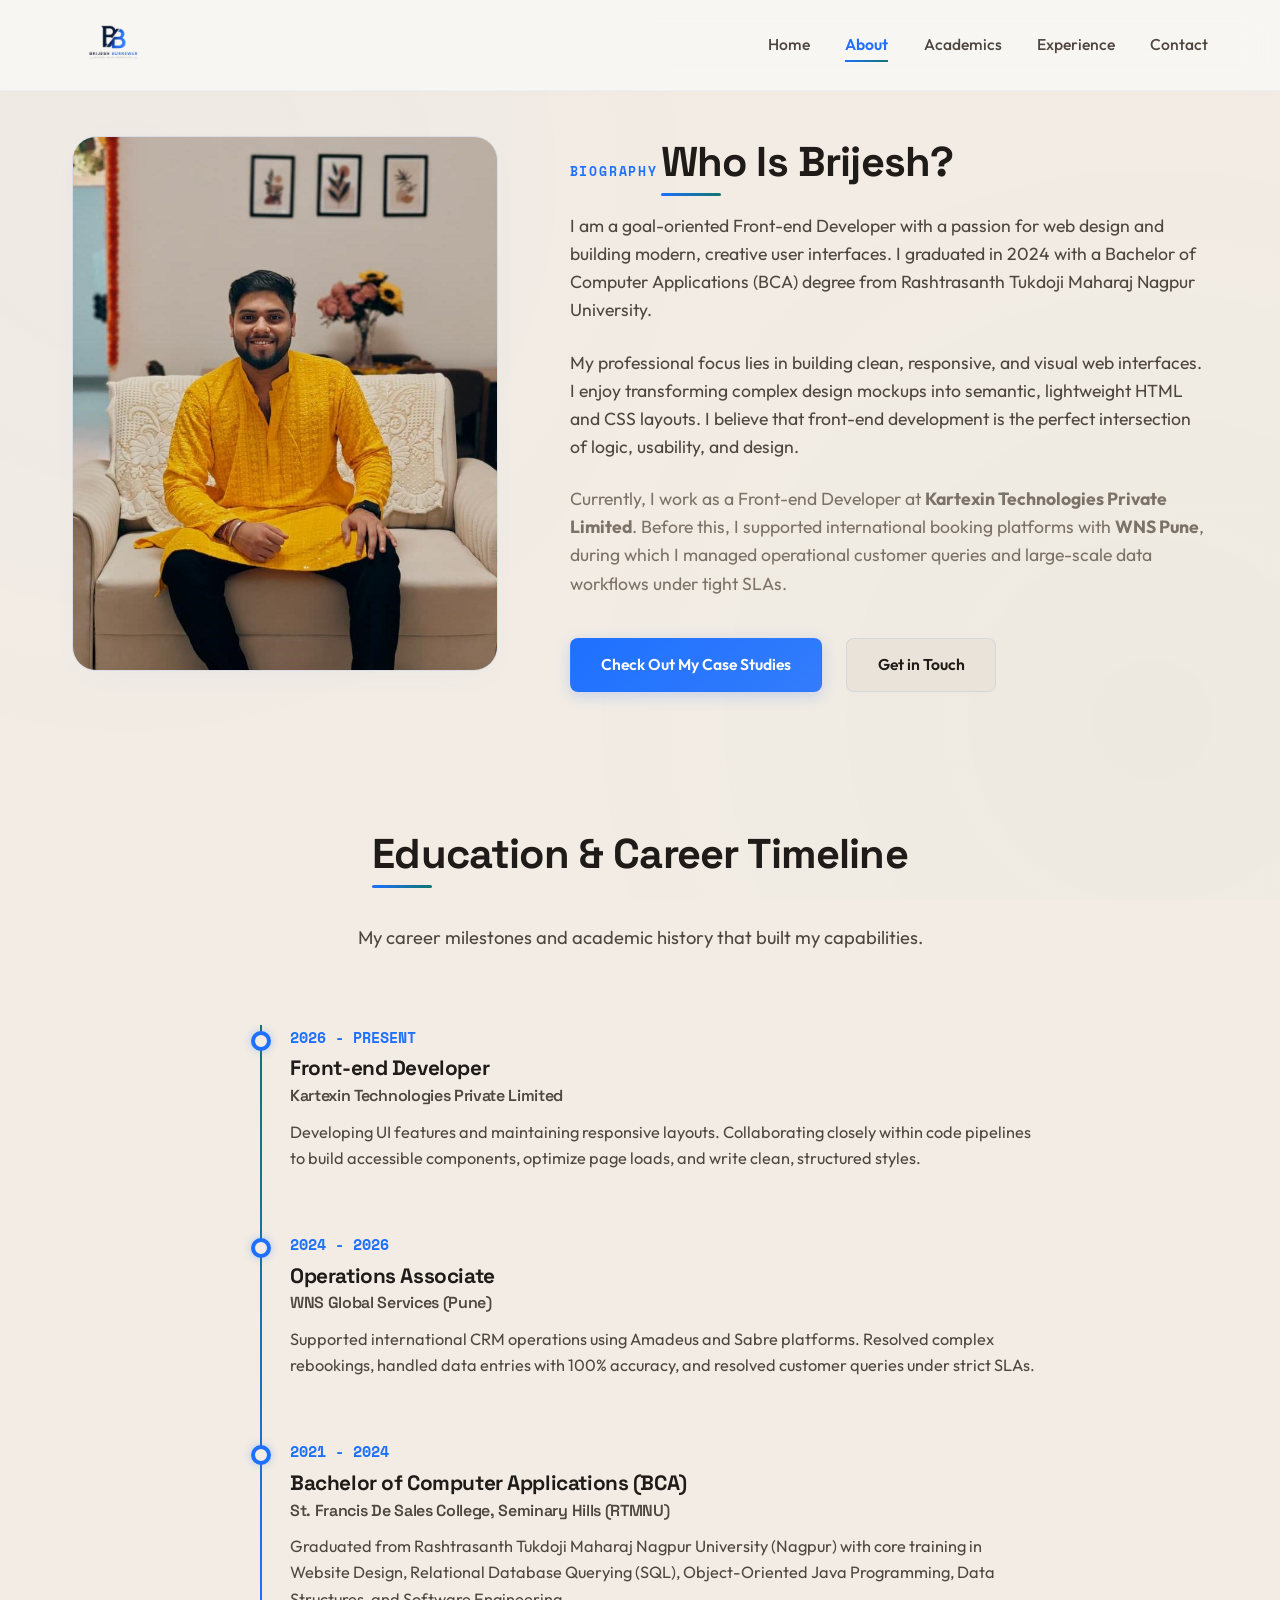
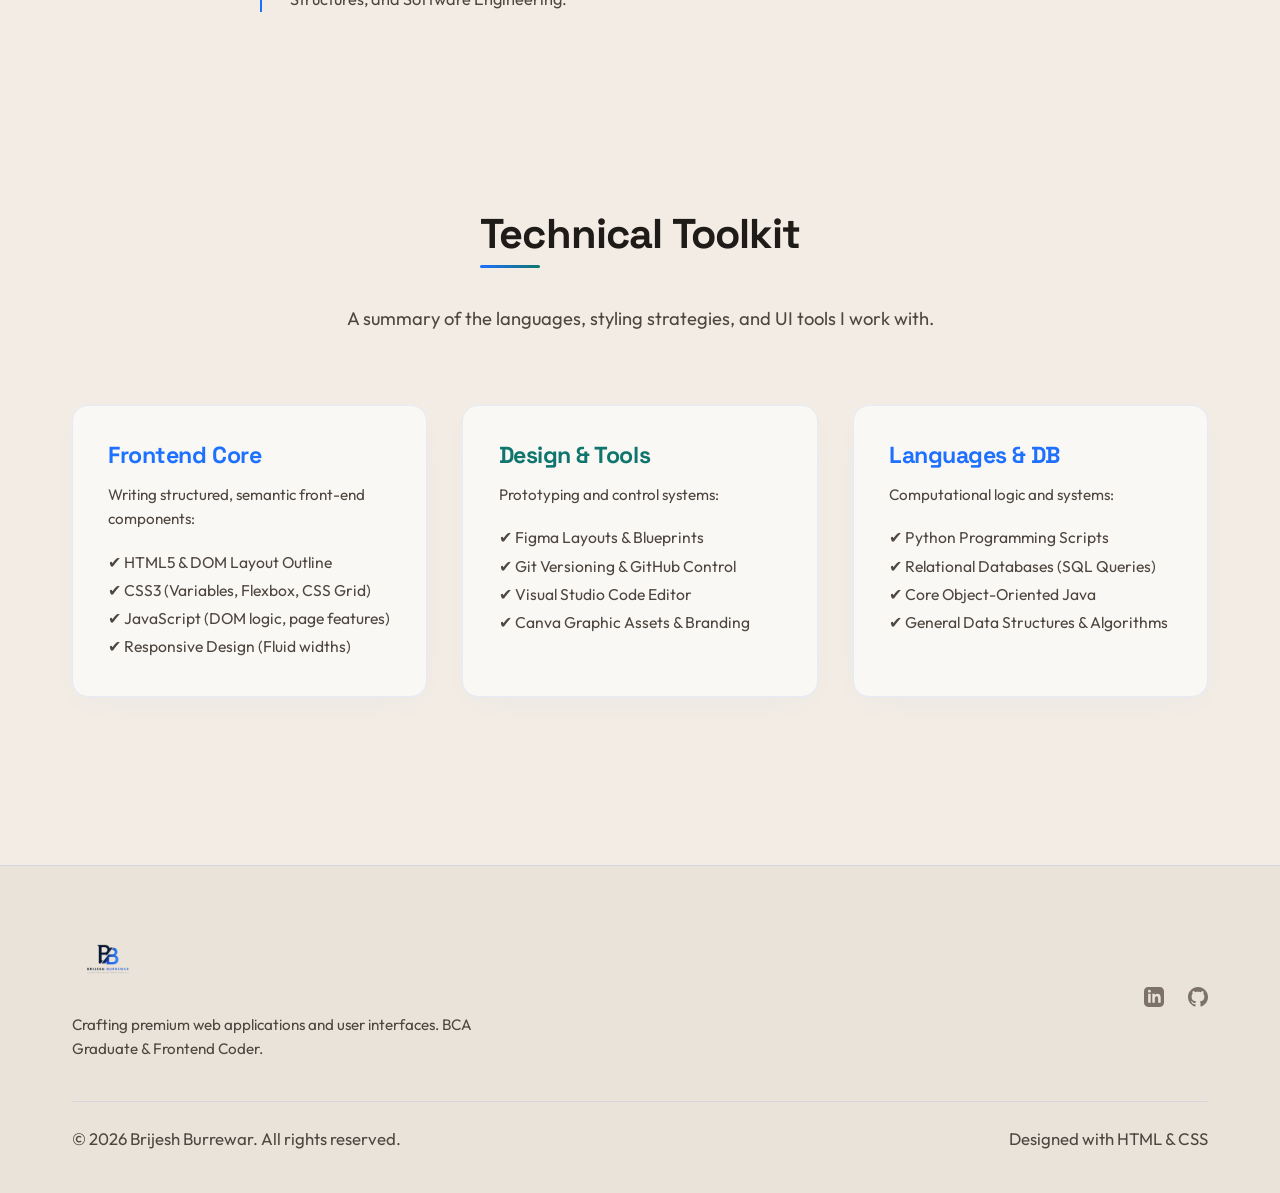
==== about.html @ bd1b4542 "Initial commit" ====
<!DOCTYPE html>
<html lang="en">
<head>
    <meta charset="UTF-8">
    <meta name="viewport" content="width=device-width, initial-scale=1.0">
    <title>About Me | Brijesh Burrewar</title>
    <meta name="description" content="Learn more about Brijesh Burrewar - Front-end Developer at Kartexin Technologies and BCA Graduate. Read about his timeline, education, and skills.">
    
    <!-- Monogram Brand Favicon -->
    <link rel="icon" type="image/png" href="Favicon_Icon.png">
    
    <link rel="stylesheet" href="css/style.css">
</head>
<body>

    <!-- NAVBAR -->
    <header class="navbar" id="navbar">
        <div class="container nav-container">
            <a href="index.html" class="logo-link">
                <img src="Logo.png" alt="Brijesh Burrewar Logo" class="logo-img">
            </a>
            
            <div class="nav-right">
                <ul class="nav-menu" id="nav-menu">
                    <li><a href="index.html" class="nav-link">Home</a></li>
                    <li><a href="about.html" class="nav-link active">About</a></li>
                    <li><a href="academics.html" class="nav-link">Academics</a></li>
                    <li><a href="experience.html" class="nav-link">Experience</a></li>
                    <li><a href="contact.html" class="nav-link">Contact</a></li>
                </ul>
            </div>
            
            <button class="mobile-nav-toggle" id="mobile-nav-toggle" aria-label="Toggle Menu">
                <svg width="24" height="24" viewBox="0 0 24 24" fill="none" stroke="currentColor" stroke-width="2"><path d="M3 12h18M3 6h18M3 18h18"/></svg>
            </button>
        </div>
    </header>

    <!-- MAIN CONTENT -->
    <main class="container">
        <!-- BIO SECTION -->
        <section class="section about-grid">
            <div class="about-img-wrapper">
                <img src="My_Pic_cropped.jpg" alt="Brijesh Burrewar Profile Picture" class="about-img">
            </div>
            <div class="about-content">
                <span class="mono-tag">BIOGRAPHY</span>
                <h2>Who Is Brijesh?</h2>
                <p class="about-bio">
                    I am a goal-oriented Front-end Developer with a passion for web design and building modern, creative user interfaces. I graduated in 2024 with a Bachelor of Computer Applications (BCA) degree from Rashtrasanth Tukdoji Maharaj Nagpur University.
                </p>
                <p class="about-bio" style="color: var(--text-secondary);">
                    My professional focus lies in building clean, responsive, and visual web interfaces. I enjoy transforming complex design mockups into semantic, lightweight HTML and CSS layouts. I believe that front-end development is the perfect intersection of logic, usability, and design.
                </p>
                <p class="about-bio" style="color: var(--text-muted); margin-bottom: 2.5rem;">
                    Currently, I work as a Front-end Developer at <strong>Kartexin Technologies Private Limited</strong>. Before this, I supported international booking platforms with <strong>WNS Pune</strong>, during which I managed operational customer queries and large-scale data workflows under tight SLAs.
                </p>
                <div class="hero-cta" style="margin-top: 2rem;">
                    <a href="academics.html" class="btn btn-primary">Check Out My Case Studies</a>
                    <a href="contact.html" class="btn btn-secondary">Get in Touch</a>
                </div>
            </div>
        </section>

        <!-- EDUCATION & EXPERIENCE TIMELINE -->
        <section class="section" style="padding-top: 4rem;">
            <div class="section-header">
                <h2>Education & Career Timeline</h2>
                <p>My career milestones and academic history that built my capabilities.</p>
            </div>
            
            <div class="timeline">
                <div class="timeline-item">
                    <div class="timeline-dot"></div>
                    <div class="timeline-meta">2026 - PRESENT</div>
                    <h3 class="timeline-title">Front-end Developer</h3>
                    <h4 class="timeline-subtitle">Kartexin Technologies Private Limited</h4>
                    <p class="timeline-desc">
                        Developing UI features and maintaining responsive layouts. Collaborating closely within code pipelines to build accessible components, optimize page loads, and write clean, structured styles.
                    </p>
                </div>

                <div class="timeline-item">
                    <div class="timeline-dot"></div>
                    <div class="timeline-meta">2024 - 2026</div>
                    <h3 class="timeline-title">Operations Associate</h3>
                    <h4 class="timeline-subtitle">WNS Global Services (Pune)</h4>
                    <p class="timeline-desc">
                        Supported international CRM operations using Amadeus and Sabre platforms. Resolved complex rebookings, handled data entries with 100% accuracy, and resolved customer queries under strict SLAs.
                    </p>
                </div>

                <div class="timeline-item">
                    <div class="timeline-dot"></div>
                    <div class="timeline-meta">2021 - 2024</div>
                    <h3 class="timeline-title">Bachelor of Computer Applications (BCA)</h3>
                    <h4 class="timeline-subtitle">St. Francis De Sales College, Seminary Hills (RTMNU)</h4>
                    <p class="timeline-desc">
                        Graduated from Rashtrasanth Tukdoji Maharaj Nagpur University (Nagpur) with core training in Website Design, Relational Database Querying (SQL), Object-Oriented Java Programming, Data Structures, and Software Engineering.
                    </p>
                </div>
            </div>
        </section>

        <!-- SKILLS CATEGORIES -->
        <section class="section" style="padding-top: 4rem;">
            <div class="section-header">
                <h2>Technical Toolkit</h2>
                <p>A summary of the languages, styling strategies, and UI tools I work with.</p>
            </div>
            
            <div style="display: grid; grid-template-columns: repeat(auto-fit, minmax(280px, 1fr)); gap: 2.2rem; margin-top: 2rem;">
                <div class="card">
                    <h3 class="card-title" style="color: var(--accent-primary);">Frontend Core</h3>
                    <p style="margin-bottom: 1rem; font-size: 0.95rem;">Writing structured, semantic front-end components:</p>
                    <ul style="list-style: none; padding: 0; color: var(--text-secondary); font-size: 0.98rem; line-height: 1.8;">
                        <li>✔ HTML5 & DOM Layout Outline</li>
                        <li>✔ CSS3 (Variables, Flexbox, CSS Grid)</li>
                        <li>✔ JavaScript (DOM logic, page features)</li>
                        <li>✔ Responsive Design (Fluid widths)</li>
                    </ul>
                </div>
                
                <div class="card">
                    <h3 class="card-title" style="color: var(--accent-cyan);">Design & Tools</h3>
                    <p style="margin-bottom: 1rem; font-size: 0.95rem;">Prototyping and control systems:</p>
                    <ul style="list-style: none; padding: 0; color: var(--text-secondary); font-size: 0.98rem; line-height: 1.8;">
                        <li>✔ Figma Layouts & Blueprints</li>
                        <li>✔ Git Versioning & GitHub Control</li>
                        <li>✔ Visual Studio Code Editor</li>
                        <li>✔ Canva Graphic Assets & Branding</li>
                    </ul>
                </div>

                <div class="card">
                    <h3 class="card-title" style="color: var(--accent-primary);">Languages & DB</h3>
                    <p style="margin-bottom: 1rem; font-size: 0.95rem;">Computational logic and systems:</p>
                    <ul style="list-style: none; padding: 0; color: var(--text-secondary); font-size: 0.98rem; line-height: 1.8;">
                        <li>✔ Python Programming Scripts</li>
                        <li>✔ Relational Databases (SQL Queries)</li>
                        <li>✔ Core Object-Oriented Java</li>
                        <li>✔ General Data Structures & Algorithms</li>
                    </ul>
                </div>
            </div>
        </section>
    </main>

    <!-- FOOTER -->
    <footer>
        <div class="container">
            <div class="footer-content">
                <div class="footer-info">
                    <img src="Logo.png" alt="Brijesh Burrewar Logo" class="footer-logo">
                    <p class="footer-desc">Crafting premium web applications and user interfaces. BCA Graduate & Frontend Coder.</p>
                </div>
                <div class="footer-socials">
                    <a href="https://linkedin.com" class="social-icon" target="_blank" aria-label="LinkedIn">
                        <svg width="20" height="20" fill="currentColor" viewBox="0 0 24 24"><path d="M19 0h-14c-2.761 0-5 2.239-5 5v14c0 2.761 2.239 5 5 5h14c2.762 0 5-2.239 5-5v-14c0-2.761-2.238-5-5-5zm-11 19h-3v-11h3v11zm-1.5-12.268c-.966 0-1.75-.779-1.75-1.75s.784-1.75 1.75-1.75 1.75.779 1.75 1.75-.784 1.75-1.75 1.75zm13.5 12.268h-3v-5.604c0-3.368-4-3.113-4 0v5.604h-3v-11h3v1.765c1.396-2.586 7-2.777 7 2.476v6.759z"/></svg>
                    </a>
                    <a href="https://github.com/Brijesh99-Begninner" class="social-icon" target="_blank" aria-label="GitHub">
                        <svg width="20" height="20" fill="currentColor" viewBox="0 0 24 24"><path d="M12 0c-6.626 0-12 5.373-12 12 0 5.302 3.438 9.8 8.207 11.387.599.111.793-.261.793-.577v-2.234c-3.338.726-4.033-1.416-4.033-1.416-.546-1.387-1.333-1.756-1.333-1.756-1.089-.745.083-.729.083-.729 1.205.084 1.839 1.237 1.839 1.237 1.07 1.834 2.807 1.304 3.492.997.107-.775.418-1.305.762-1.604-2.665-.305-5.467-1.334-5.467-5.931 0-1.311.469-2.381 1.236-3.221-.124-.303-.535-1.524.117-3.176 0 0 1.008-.322 3.301 1.23.957-.266 1.983-.399 3.003-.404 1.02.005 2.047.138 3.006.404 2.291-1.552 3.297-1.23 3.297-1.23.653 1.653.242 2.874.118 3.176.77.84 1.235 1.911 1.235 3.221 0 4.609-2.807 5.624-5.479 5.921.43.372.823 1.102.823 2.222v3.293c0 .319.192.694.801.576 4.765-1.589 8.199-6.086 8.199-11.386 0-6.627-5.373-12-12-12z"/></svg>
                    </a>
                </div>
            </div>
            <div class="footer-bottom">
                <p>&copy; 2026 Brijesh Burrewar. All rights reserved.</p>
                <p>Designed with HTML & CSS</p>
            </div>
        </div>
    </footer>

    <!-- JAVASCRIPT -->
    <script src="js/main.js"></script>
</body>
</html>
---- css/style.css ----
@import url('https://fonts.googleapis.com/css2?family=Outfit:wght@100..900&family=Space+Grotesk:wght@300..700&family=Space+Mono:ital,wght@0,400;0,700;1,400;1,700&display=swap');

/* BRAND KIT - SINGLE SOLID WARM SAND THEME */
:root {
    /* Warm Sand / Silk Palette (Premium Lighter Shade, Not Plain White) */
    --bg-primary: #F2ECE4;          /* Warm Silk Sand background */
    --bg-secondary: #EAE3D9;        /* Slightly darker sand footer/wells */
    --bg-card: #FAF8F5;             /* Soft Alabaster Off-white cards */
    --bg-card-hover: #FAF5EE;       /* Warm Cream Hover */
    --accent-primary: #1E70FE;     /* Logo Royal Blue */
    --accent-cyan: #0F766E;        /* Deep Teal Accent */
    --accent-glow: rgba(30, 112, 254, 0.06);
    --accent-glow-subtle: rgba(30, 112, 254, 0.01);
    
    --text-primary: #1F1B18;        /* Warm Stone Charcoal */
    --text-secondary: #4E463F;      /* Stone 700 */
    --text-muted: #7C7267;          /* Stone 500 */
    
    --border-color: rgba(30, 112, 254, 0.1);
    --border-hover: rgba(30, 112, 254, 0.35);
    --glass-bg: rgba(250, 248, 245, 0.85);
    --glass-border: rgba(30, 112, 254, 0.05);
    
    --shadow-subtle: 0 4px 6px -1px rgba(0, 0, 0, 0.01), 0 2px 4px -2px rgba(0, 0, 0, 0.01);
    --shadow-card: 0 10px 35px -12px rgba(30, 112, 254, 0.05), 0 1px 3px rgba(0, 0, 0, 0.01);
    --shadow-hover: 0 20px 40px -15px rgba(30, 112, 254, 0.12), 0 0 15px rgba(30, 112, 254, 0.02);
    
    /* Premium Font Stack Pair - Technical & Geometric */
    --font-heading: 'Space Grotesk', sans-serif;
    --font-body: 'Outfit', sans-serif;
    --font-mono: 'Space Mono', monospace;
    
    --transition-fast: 0.2s ease;
    --transition-normal: 0.35s cubic-bezier(0.16, 1, 0.3, 1);
    --transition-slow: 0.6s cubic-bezier(0.16, 1, 0.3, 1);
}

/* RESET & BASE STYLES */
*, *::before, *::after {
    box-sizing: border-box;
    margin: 0;
    padding: 0;
}

html {
    scroll-behavior: smooth;
    font-size: 16px;
    background-color: var(--bg-primary);
    color: var(--text-secondary);
    font-family: var(--font-body);
    
    /* Font smoothing configurations */
    -webkit-font-smoothing: antialiased;
    -moz-osx-font-smoothing: grayscale;
    text-rendering: optimizeLegibility;
}

body {
    overflow-x: hidden;
    min-height: 100vh;
    background-image: 
        radial-gradient(circle at 10% 20%, rgba(30, 112, 254, 0.02) 0%, transparent 45%),
        radial-gradient(circle at 90% 80%, rgba(15, 118, 110, 0.02) 0%, transparent 45%);
    background-attachment: fixed;
    line-height: 1.6;
}

/* CUSTOM SCROLLBAR */
::-webkit-scrollbar {
    width: 10px;
}
::-webkit-scrollbar-track {
    background: var(--bg-primary);
}
::-webkit-scrollbar-thumb {
    background: #cbd5e1;
    border: 2px solid var(--bg-primary);
    border-radius: 8px;
}
::-webkit-scrollbar-thumb:hover {
    background: var(--accent-primary);
}

/* TYPOGRAPHY */
h1, h2, h3, h4, h5, h6 {
    font-family: var(--font-heading);
    color: var(--text-primary);
    font-weight: 700;
    line-height: 1.25;
    letter-spacing: -0.02em;
}

h1 {
    font-size: 3.8rem;
    font-weight: 700;
}

h2 {
    font-size: 2.6rem;
    margin-bottom: 1.5rem;
    position: relative;
    display: inline-block;
}

h2::after {
    content: '';
    position: absolute;
    left: 0;
    bottom: -8px;
    width: 60px;
    height: 3px;
    background: linear-gradient(90deg, var(--accent-primary), var(--accent-cyan));
    border-radius: 2px;
}

h3 {
    font-size: 1.85rem;
}

p {
    font-size: 1.05rem;
    color: var(--text-secondary);
}

a {
    color: inherit;
    text-decoration: none;
    transition: var(--transition-fast);
}

/* UTILITY CLASSES */
.gradient-text {
    background: linear-gradient(135deg, var(--text-primary) 30%, var(--accent-primary) 75%, var(--accent-cyan) 100%);
    -webkit-background-clip: text;
    -webkit-text-fill-color: transparent;
}

.mono-tag {
    font-family: var(--font-mono);
    font-size: 0.8rem;
    text-transform: uppercase;
    letter-spacing: 0.14em;
    color: var(--accent-primary);
    margin-bottom: 0.5rem;
    display: inline-block;
    font-weight: 700;
}

.container {
    max-width: 1200px;
    margin: 0 auto;
    padding: 0 2rem;
}

.section {
    padding: 8.5rem 0 4.5rem 0;
    position: relative;
}

/* DEVELOPER FLOATING CANVAS SYSTEM */
#code-bg-canvas {
    position: fixed;
    top: 0;
    left: 0;
    width: 100%;
    height: 100%;
    pointer-events: none;
    z-index: -1;
    overflow: hidden;
}

.floating-code-char {
    position: absolute;
    font-family: var(--font-mono);
    font-size: 1.15rem;
    font-weight: 700;
    color: var(--accent-primary);
    opacity: 0;
    pointer-events: none;
    user-select: none;
    animation: driftUp 15s linear infinite;
}

@keyframes driftUp {
    0% {
        transform: translateY(105vh) rotate(0deg);
        opacity: 0;
    }
    10% {
        opacity: 0.05; /* Subtle background presence */
    }
    90% {
        opacity: 0.05;
    }
    100% {
        transform: translateY(-10vh) rotate(360deg);
        opacity: 0;
    }
}

/* NAV SYSTEM (GLASSMORPHIC WITHOUT TOGGLE) */
.navbar {
    position: fixed;
    top: 0;
    left: 0;
    width: 100%;
    z-index: 1000;
    background: var(--glass-bg);
    backdrop-filter: blur(16px);
    -webkit-backdrop-filter: blur(16px);
    border-bottom: 1px solid var(--glass-border);
    padding: 1.1rem 0;
    transition: var(--transition-normal);
    box-shadow: 0 2px 15px rgba(0, 0, 0, 0.01);
}

.navbar.scrolled {
    padding: 0.7rem 0;
    box-shadow: 0 10px 30px -15px rgba(30, 112, 254, 0.12);
}

.nav-container {
    display: flex;
    justify-content: space-between;
    align-items: center;
}

.logo-link {
    display: flex;
    align-items: center;
    gap: 0.75rem;
}

.logo-img {
    height: 55px;
    width: auto;
    object-fit: contain;
    transition: var(--transition-normal);
}

.logo-link:hover .logo-img {
    transform: scale(1.03);
    filter: drop-shadow(0 0 5px var(--accent-glow));
}

.nav-right {
    display: flex;
    align-items: center;
    gap: 2.2rem;
}

.nav-menu {
    display: flex;
    gap: 2.2rem;
    list-style: none;
    align-items: center;
}

.nav-link {
    font-family: var(--font-body);
    font-size: 0.98rem;
    font-weight: 500;
    color: var(--text-secondary);
    position: relative;
    padding: 0.5rem 0;
}

.nav-link::after {
    content: '';
    position: absolute;
    bottom: 0;
    left: 0;
    width: 0;
    height: 2.5px;
    background: linear-gradient(90deg, var(--accent-primary), var(--accent-cyan));
    transition: var(--transition-normal);
}

.nav-link:hover {
    color: var(--text-primary);
}

.nav-link:hover::after,
.nav-link.active::after {
    width: 100%;
}

.nav-link.active {
    color: var(--accent-primary);
    font-weight: 600;
}

.mobile-nav-toggle {
    display: none;
    background: none;
    border: none;
    color: var(--text-primary);
    font-size: 1.5rem;
    cursor: pointer;
}

/* FOOTER */
footer {
    background: var(--bg-secondary);
    border-top: 1px solid var(--border-color);
    padding: 4.5rem 0 2.5rem 0;
    margin-top: 6rem;
    transition: background-color var(--transition-normal);
}

.footer-content {
    display: flex;
    justify-content: space-between;
    align-items: center;
    margin-bottom: 2.5rem;
}

.footer-info {
    max-width: 450px;
}

.footer-logo {
    height: 48px;
    margin-bottom: 1.2rem;
}

.footer-desc {
    font-size: 0.95rem;
    color: var(--text-secondary);
}

.footer-socials {
    display: flex;
    gap: 1.5rem;
}

.social-icon {
    font-size: 1.3rem;
    color: var(--text-muted);
    transition: var(--transition-fast);
}

.social-icon:hover {
    color: var(--accent-primary);
    transform: translateY(-3px);
}

.footer-bottom {
    border-top: 1px solid var(--border-color);
    padding-top: 1.5rem;
    display: flex;
    justify-content: space-between;
    font-size: 0.9rem;
    color: var(--text-muted);
}

/* BUTTONS */
.btn {
    display: inline-flex;
    align-items: center;
    justify-content: center;
    gap: 0.5rem;
    padding: 0.85rem 1.9rem;
    border-radius: 8px;
    font-family: var(--font-body);
    font-weight: 600;
    font-size: 0.98rem;
    cursor: pointer;
    transition: var(--transition-normal);
}

.btn-primary {
    background: linear-gradient(135deg, var(--accent-primary), rgba(30, 112, 254, 0.9));
    color: #ffffff;
    border: 1px solid transparent;
    box-shadow: 0 4px 15px rgba(30, 112, 254, 0.2);
}

.btn-primary:hover {
    transform: translateY(-2px);
    box-shadow: 0 6px 20px rgba(30, 112, 254, 0.35);
}

.btn-secondary {
    background: var(--bg-secondary);
    color: var(--text-primary);
    border: 1px solid var(--border-color);
    box-shadow: var(--shadow-subtle);
}

.btn-secondary:hover {
    background: var(--bg-card-hover);
    border-color: var(--accent-primary);
    transform: translateY(-2px);
    box-shadow: 0 4px 12px rgba(30, 112, 254, 0.08);
}

/* CARDS */
.card {
    background: var(--bg-card);
    border: 1px solid var(--border-color);
    border-radius: 16px;
    padding: 2.2rem;
    position: relative;
    overflow: hidden;
    box-shadow: var(--shadow-card);
    transition: var(--transition-slow), border var(--transition-normal), background-color var(--transition-normal);
}

.card:hover {
    transform: translateY(-5px);
    border-color: var(--border-hover);
    box-shadow: var(--shadow-hover);
}

.card-title {
    margin-bottom: 0.8rem;
    font-size: 1.45rem;
    color: var(--text-primary);
}

/* HERO SECTION */
.hero-wrapper {
    display: grid;
    grid-template-columns: 1.15fr 0.85fr;
    gap: 4.5rem;
    align-items: center;
    min-height: 85vh;
}

.hero-subtitle {
    font-family: var(--font-mono);
    color: var(--accent-primary);
    font-size: 1.15rem;
    margin-bottom: 1.2rem;
    letter-spacing: 0.1em;
    font-weight: 700;
}

.hero-title {
    margin-bottom: 1.8rem;
    line-height: 1.15;
}

.hero-description {
    font-size: 1.2rem;
    margin-bottom: 2.8rem;
    max-width: 620px;
    color: var(--text-secondary);
}

.hero-cta {
    display: flex;
    gap: 1.5rem;
}

/* DECK CARD ROTATION */
.hero-deck {
    position: relative;
    height: 440px;
    width: 100%;
    perspective: 1000px;
}

.deck-card {
    position: absolute;
    width: 320px;
    height: 390px;
    border-radius: 20px;
    background: var(--bg-card);
    border: 1px solid var(--border-color);
    padding: 1.8rem;
    box-shadow: var(--shadow-card);
    display: flex;
    flex-direction: column;
    justify-content: space-between;
    transition: var(--transition-slow), background-color var(--transition-normal);
    cursor: pointer;
    overflow: hidden;
}

.deck-card::after {
    content: '';
    position: absolute;
    inset: 0;
    background: linear-gradient(to top, var(--bg-secondary), transparent 75%);
    pointer-events: none;
    transition: background-color var(--transition-normal);
}

.deck-card-title {
    font-size: 1.3rem;
    font-weight: 700;
    margin-top: 1rem;
    color: var(--text-primary);
}

.deck-card-desc {
    font-size: 0.9rem;
    color: var(--text-secondary);
    margin-top: 0.5rem;
}

/* Card Stack Placements */
.card-about {
    transform: rotate(-6deg) translateX(-20px) translateZ(-40px);
    z-index: 3;
}
.card-academics {
    transform: rotate(2deg) translateY(-10px) translateX(10px) translateZ(-20px);
    z-index: 2;
}
.card-experience {
    transform: rotate(8deg) translateX(40px) translateY(10px) translateZ(0px);
    z-index: 1;
}

/* Hover Stack Expansions */
.hero-deck:hover .card-about {
    transform: rotate(-12deg) translateX(-110px) translateY(-20px) translateZ(10px);
}
.hero-deck:hover .card-academics {
    transform: rotate(0deg) translateY(-40px) translateZ(30px);
    box-shadow: 0 25px 45px rgba(30, 112, 254, 0.12);
}
.hero-deck:hover .card-experience {
    transform: rotate(12deg) translateX(130px) translateY(0px) translateZ(10px);
}

/* SECTION HEADER */
.section-header {
    text-align: center;
    margin-bottom: 4.5rem;
}
.section-header h2 {
    display: inline-block;
}
.section-header p {
    margin-top: 1.2rem;
    font-size: 1.15rem;
    max-width: 650px;
    margin-left: auto;
    margin-right: auto;
    color: var(--text-secondary);
}

/* SKILLS TICKER / MARQUEE */
.skills-marquee {
    position: relative;
    width: 100vw;
    left: 50%;
    right: 50%;
    margin-left: -50vw;
    margin-right: -50vw;
    overflow: hidden;
    padding: 2.2rem 0;
    background: var(--bg-secondary);
    border-top: 1px solid var(--border-color);
    border-bottom: 1px solid var(--border-color);
    transition: background-color var(--transition-normal);
}

.marquee-inner {
    display: flex;
    width: max-content;
    animation: marquee 25s linear infinite;
    gap: 3rem;
}

.marquee-item {
    display: flex;
    align-items: center;
    gap: 0.75rem;
    font-family: var(--font-body);
    font-size: 1.25rem;
    font-weight: 600;
    color: var(--text-primary);
    background: var(--bg-card);
    padding: 0.8rem 1.8rem;
    border-radius: 50px;
    border: 1px solid var(--border-color);
    box-shadow: var(--shadow-subtle);
}

.marquee-item svg {
    width: 24px;
    height: 24px;
}

@keyframes marquee {
    0% { transform: translateX(0); }
    100% { transform: translateX(-50%); }
}

/* BIOGRAPHY SECTION GRID WITH PROFILE PIC FLOAT ANIMATION */
.about-grid {
    display: grid;
    grid-template-columns: 0.8fr 1.2fr;
    gap: 4.5rem;
    align-items: flex-start;
}

.about-img-wrapper {
    position: relative;
    border-radius: 24px;
    overflow: hidden;
    border: 1px solid var(--border-color);
    box-shadow: var(--shadow-card);
    
    /* Continuous float bobbing animation */
    animation: floatPic 6s ease-in-out infinite;
    transition: var(--transition-slow), border var(--transition-normal);
}

@keyframes floatPic {
    0% { transform: translateY(0); }
    50% { transform: translateY(-8px); }
    100% { transform: translateY(0); }
}

.about-img-wrapper:hover {
    animation-play-state: paused;
    transform: translateY(-12px) scale(1.03);
    border-color: var(--accent-primary);
    box-shadow: 0 25px 50px -10px rgba(30, 112, 254, 0.22);
}

.about-img {
    width: 100%;
    height: auto;
    display: block;
    transition: var(--transition-slow);
}

.about-content h3 {
    margin-bottom: 1.5rem;
}

.about-bio {
    font-size: 1.1rem;
    color: var(--text-secondary);
    margin-bottom: 1.5rem;
}

/* TIMELINE */
.timeline {
    position: relative;
    max-width: 800px;
    margin: 4rem auto 0 auto;
}

.timeline::before {
    content: '';
    position: absolute;
    top: 0;
    left: 20px;
    width: 2px;
    height: 100%;
    background: linear-gradient(to top, var(--accent-primary), var(--accent-cyan));
}

.timeline-item {
    position: relative;
    padding-left: 50px;
    margin-bottom: 3.8rem;
}

.timeline-dot {
    position: absolute;
    left: 11px;
    top: 6px;
    width: 20px;
    height: 20px;
    border-radius: 50%;
    background: var(--bg-primary);
    border: 4px solid var(--accent-primary);
    box-shadow: 0 0 8px rgba(30, 112, 254, 0.3);
    transition: var(--transition-normal);
}

.timeline-item:hover .timeline-dot {
    background: var(--accent-cyan);
    border-color: var(--accent-cyan);
    box-shadow: 0 0 12px rgba(0, 181, 226, 0.4);
}

.timeline-meta {
    font-family: var(--font-mono);
    font-size: 0.95rem;
    color: var(--accent-primary);
    margin-bottom: 0.4rem;
    font-weight: 700;
}

.timeline-title {
    font-size: 1.3rem;
    font-weight: 700;
    margin-bottom: 0.3rem;
    color: var(--text-primary);
}

.timeline-subtitle {
    font-size: 1rem;
    color: var(--text-secondary);
    font-weight: 600;
    margin-bottom: 0.8rem;
}

.timeline-desc {
    font-size: 1.02rem;
    color: var(--text-secondary);
}

/* CASE STUDIES PAGE */
.case-study-hero {
    background: var(--bg-secondary);
    border-bottom: 1px solid var(--border-color);
    padding: 6rem 0;
    margin-top: 4.8rem;
}

.case-study-grid {
    display: grid;
    grid-template-columns: 1fr 1fr;
    gap: 4.5rem;
    align-items: center;
    margin-bottom: 8rem;
}

.case-study-grid.reverse {
    direction: rtl;
}

.case-study-grid.reverse .case-study-content {
    direction: ltr;
}

.case-study-media {
    position: relative;
    border-radius: 16px;
    overflow: hidden;
    border: 1px solid var(--border-color);
    box-shadow: var(--shadow-subtle);
}

.case-study-img {
    width: 100%;
    height: 380px;
    object-fit: cover;
    display: block;
    transition: var(--transition-slow);
}

.case-study-media:hover .case-study-img {
    transform: scale(1.03);
}

.case-study-overlay {
    position: absolute;
    inset: 0;
    background: linear-gradient(to top, var(--bg-secondary), transparent 75%);
    display: flex;
    flex-direction: column;
    justify-content: flex-end;
    padding: 2rem;
    opacity: 0;
    transition: var(--transition-normal);
}

.case-study-media:hover .case-study-overlay {
    opacity: 1;
}

.case-study-specs {
    display: flex;
    gap: 1rem;
    margin: 1.5rem 0;
}

.spec-badge {
    background: var(--bg-secondary);
    border: 1px solid var(--border-color);
    padding: 0.45rem 1rem;
    border-radius: 6px;
    font-family: var(--font-mono);
    font-size: 0.82rem;
    color: var(--text-secondary);
    font-weight: 600;
}

.case-study-tab-container {
    margin-top: 1.5rem;
    background: var(--bg-primary);
    border: 1px solid var(--border-color);
    border-radius: 12px;
    padding: 1.6rem;
}

.tab-nav {
    display: flex;
    gap: 1rem;
    border-bottom: 1px solid var(--border-color);
    padding-bottom: 0.75rem;
    margin-bottom: 1.2rem;
}

.tab-btn {
    background: none;
    border: none;
    color: var(--text-muted);
    font-family: var(--font-body);
    font-weight: 600;
    font-size: 0.95rem;
    cursor: pointer;
    padding: 0.3rem 0.6rem;
    position: relative;
    transition: var(--transition-fast);
}

.tab-btn:hover {
    color: var(--text-primary);
}

.tab-btn.active {
    color: var(--accent-primary);
}

.tab-btn.active::after {
    content: '';
    position: absolute;
    bottom: -10px;
    left: 0;
    width: 100%;
    height: 3px;
    background: var(--accent-primary);
    border-radius: 2px;
}

.tab-pane {
    display: none;
    font-size: 0.98rem;
    line-height: 1.6;
    color: var(--text-secondary);
}

.tab-pane.active {
    display: block;
    animation: fadeIn 0.4s ease;
}

/* AMAZON GALLERY GRID */
.amazon-gallery {
    display: grid;
    grid-template-columns: repeat(4, 1fr);
    gap: 1.5rem;
    margin-top: 2rem;
}

.gallery-card {
    background: var(--bg-card);
    border: 1px solid var(--border-color);
    border-radius: 12px;
    overflow: hidden;
    box-shadow: var(--shadow-subtle);
    transition: var(--transition-normal);
}

.gallery-card:hover {
    transform: translateY(-4px);
    border-color: var(--accent-primary);
    box-shadow: 0 10px 20px rgba(30, 112, 254, 0.06);
}

.gallery-img-wrapper {
    height: 160px;
    overflow: hidden;
    background: var(--bg-primary);
    display: flex;
    align-items: center;
    justify-content: center;
}

.gallery-img {
    width: 100%;
    height: 100%;
    object-fit: cover;
    transition: var(--transition-normal);
}

.gallery-card:hover .gallery-img {
    transform: scale(1.04);
}

.gallery-info {
    padding: 1.2rem;
    font-size: 0.88rem;
}

.gallery-title {
    font-weight: 700;
    color: var(--text-primary);
    margin-bottom: 0.3rem;
}

.gallery-desc {
    color: var(--text-muted);
}

/* EXPERIENCE PAGE TIMELINES */
.experience-grid {
    display: grid;
    grid-template-columns: 1.2fr 0.8fr;
    gap: 4.5rem;
}

.jobs-list {
    display: flex;
    flex-direction: column;
    gap: 2.8rem;
}

.job-card {
    background: var(--bg-card);
    border-left: 5px solid var(--accent-primary);
    border-radius: 0 16px 16px 0;
    box-shadow: var(--shadow-card);
}

.job-header {
    display: flex;
    justify-content: space-between;
    align-items: flex-start;
    margin-bottom: 1.2rem;
}

.job-role {
    font-size: 1.45rem;
    font-weight: 800;
    color: var(--text-primary);
}

.job-company {
    color: var(--accent-primary);
    font-weight: 600;
    margin-bottom: 0.2rem;
    font-size: 1.05rem;
}

.job-duration {
    font-family: var(--font-mono);
    font-size: 0.9rem;
    color: var(--text-muted);
    font-weight: 700;
}

.job-bullets {
    list-style-type: none;
}

.job-bullets li {
    position: relative;
    padding-left: 1.5rem;
    margin-bottom: 0.8rem;
    font-size: 1rem;
    color: var(--text-secondary);
}

.job-bullets li::before {
    content: '▹';
    position: absolute;
    left: 0;
    color: var(--accent-primary);
    font-weight: 700;
}

.metrics-sidebar {
    display: flex;
    flex-direction: column;
    gap: 2rem;
}

.metric-card {
    text-align: center;
    background: var(--bg-secondary);
    border: 1px solid var(--border-color);
}

.metric-num {
    font-family: var(--font-heading);
    font-size: 3.2rem;
    font-weight: 700;
    color: var(--accent-primary);
    line-height: 1;
    margin-bottom: 0.5rem;
}

.metric-label {
    font-size: 1rem;
    color: var(--text-primary);
    font-weight: 600;
}

/* CONTACT PAGE & MODAL OVERLAY */
.contact-grid {
    display: grid;
    grid-template-columns: 0.9fr 1.1fr;
    gap: 5rem;
}

.contact-info-list {
    display: flex;
    flex-direction: column;
    gap: 2.2rem;
}

.contact-item {
    display: flex;
    gap: 1.5rem;
    align-items: center;
}

.contact-icon-box {
    width: 60px;
    height: 60px;
    border-radius: 12px;
    background: var(--bg-card);
    border: 1px solid var(--border-color);
    display: flex;
    align-items: center;
    justify-content: center;
    color: var(--accent-primary);
    font-size: 1.5rem;
    box-shadow: var(--shadow-subtle);
    transition: var(--transition-normal);
}

.contact-item:hover .contact-icon-box {
    border-color: var(--accent-primary);
    transform: translateY(-2px);
    box-shadow: 0 8px 20px rgba(30, 112, 254, 0.12);
}

.contact-text h4 {
    font-size: 1.15rem;
    margin-bottom: 0.2rem;
    color: var(--text-primary);
}

.contact-text p {
    font-size: 1rem;
    color: var(--text-secondary);
}

/* GLASSMORPHIC LIGHT FORM */
.contact-form-card {
    background: var(--glass-bg);
    border: 1px solid var(--glass-border);
    backdrop-filter: blur(16px);
    -webkit-backdrop-filter: blur(16px);
    border-radius: 24px;
    padding: 3rem;
    box-shadow: 0 20px 50px rgba(30, 112, 254, 0.05);
}

.form-group {
    position: relative;
    margin-bottom: 2.2rem;
}

.form-input {
    width: 100%;
    padding: 1.1rem;
    background: var(--bg-primary);
    border: 1px solid var(--border-color);
    border-radius: 8px;
    color: var(--text-primary);
    font-family: var(--font-body);
    font-size: 1rem;
    transition: var(--transition-normal);
}

.form-input:focus {
    outline: none;
    border-color: var(--accent-primary);
    box-shadow: 0 0 12px rgba(30, 112, 254, 0.12);
    background: #ffffff;
}

.form-label {
    position: absolute;
    left: 1.1rem;
    top: 1.1rem;
    color: var(--text-muted);
    pointer-events: none;
    transition: var(--transition-normal);
}

.form-input:focus ~ .form-label,
.form-input:not(:placeholder-shown) ~ .form-label {
    top: -0.65rem;
    left: 0.8rem;
    font-size: 0.82rem;
    background: var(--bg-primary);
    padding: 0 0.4rem;
    color: var(--accent-primary);
    font-weight: 700;
}

textarea.form-input {
    min-height: 160px;
    resize: vertical;
}

/* EMBEDDED MODAL POPUP */
.modal-overlay {
    position: fixed;
    inset: 0;
    z-index: 2000;
    background: rgba(31, 27, 24, 0.25);
    backdrop-filter: blur(8px);
    -webkit-backdrop-filter: blur(8px);
    display: flex;
    align-items: center;
    justify-content: center;
    opacity: 0;
    pointer-events: none;
    transition: opacity 0.4s cubic-bezier(0.16, 1, 0.3, 1);
}

.modal-overlay.active {
    opacity: 1;
    pointer-events: all;
}

.modal-card {
    background: var(--bg-card);
    border: 1px solid var(--border-color);
    border-radius: 20px;
    padding: 3rem;
    max-width: 460px;
    width: 90%;
    text-align: center;
    box-shadow: 0 25px 60px -15px rgba(0, 0, 0, 0.1);
    transform: scale(0.9);
    transition: transform 0.4s cubic-bezier(0.16, 1, 0.3, 1);
}

.modal-overlay.active .modal-card {
    transform: scale(1);
}

.modal-icon-box {
    width: 72px;
    height: 72px;
    border-radius: 50%;
    background: rgba(30, 112, 254, 0.08);
    display: flex;
    align-items: center;
    justify-content: center;
    color: var(--accent-primary);
    font-size: 2.2rem;
    margin: 0 auto 1.5rem auto;
}

.modal-title {
    font-size: 1.6rem;
    font-weight: 700;
    color: var(--text-primary);
    margin-bottom: 0.8rem;
}

.modal-desc {
    font-size: 1.02rem;
    color: var(--text-secondary);
    margin-bottom: 2rem;
    line-height: 1.5;
}

/* RESPONSIVE DESIGN - MEDIA QUERIES */

@media (max-width: 1024px) {
    h1 {
        font-size: 2.8rem;
    }
    .hero-wrapper {
        gap: 2rem;
    }
    .hero-deck {
        height: 380px;
    }
    .deck-card {
        width: 270px;
        height: 350px;
    }
    .hero-deck:hover .card-about {
        transform: rotate(-10deg) translateX(-80px) translateY(-10px) translateZ(5px);
    }
    .hero-deck:hover .card-experience {
        transform: rotate(10deg) translateX(100px) translateY(5px) translateZ(5px);
    }
    .about-grid, .experience-grid, .contact-grid {
        gap: 3rem;
    }
    .amazon-gallery {
        grid-template-columns: repeat(2, 1fr);
    }
}

@media (max-width: 768px) {
    h1 {
        font-size: 2.5rem;
    }
    h2 {
        font-size: 2rem;
    }
    .section {
        padding: 6rem 0 3rem 0;
    }
    .hero-wrapper {
        grid-template-columns: 1fr;
        text-align: center;
        min-height: auto;
        padding-top: 4rem;
    }
    .hero-description {
        margin-left: auto;
        margin-right: auto;
    }
    .hero-cta {
        justify-content: center;
    }
    .hero-deck {
        display: none;
    }
    
    .mobile-nav-toggle {
        display: block;
    }
    
    .nav-menu {
        position: fixed;
        top: -100vh;
        left: 0;
        width: 100%;
        height: 100vh;
        background: var(--bg-primary);
        flex-direction: column;
        justify-content: center;
        gap: 2rem;
        transition: var(--transition-slow);
        box-shadow: 0 15px 30px rgba(0,0,0,0.05);
    }
    
    .nav-menu.active {
        top: 0;
    }
    
    .about-grid, .experience-grid, .contact-grid, .case-study-grid, .case-study-grid.reverse {
        grid-template-columns: 1fr;
        direction: ltr;
    }
    
    .about-img-wrapper {
        max-width: 400px;
        margin: 0 auto;
    }
    
    .case-study-media {
        max-width: 500px;
        margin: 0 auto;
    }
    
    .footer-content {
        flex-direction: column;
        gap: 2rem;
        text-align: center;
    }
    .footer-bottom {
        flex-direction: column;
        align-items: center;
        gap: 1rem;
    }
}

@media (max-width: 480px) {
    h1 {
        font-size: 2rem;
    }
    .hero-cta {
        flex-direction: column;
        gap: 1rem;
    }
    .amazon-gallery {
        grid-template-columns: 1fr;
    }
    .contact-form-card {
        padding: 1.8rem;
    }
    .timeline::before {
        left: 10px;
    }
    .timeline-item {
        padding-left: 30px;
    }
    .timeline-dot {
        left: 1px;
    }
}

/* ANIMATIONS */
@keyframes fadeIn {
    from { opacity: 0; transform: translateY(10px); }
    to { opacity: 1; transform: translateY(0); }
}
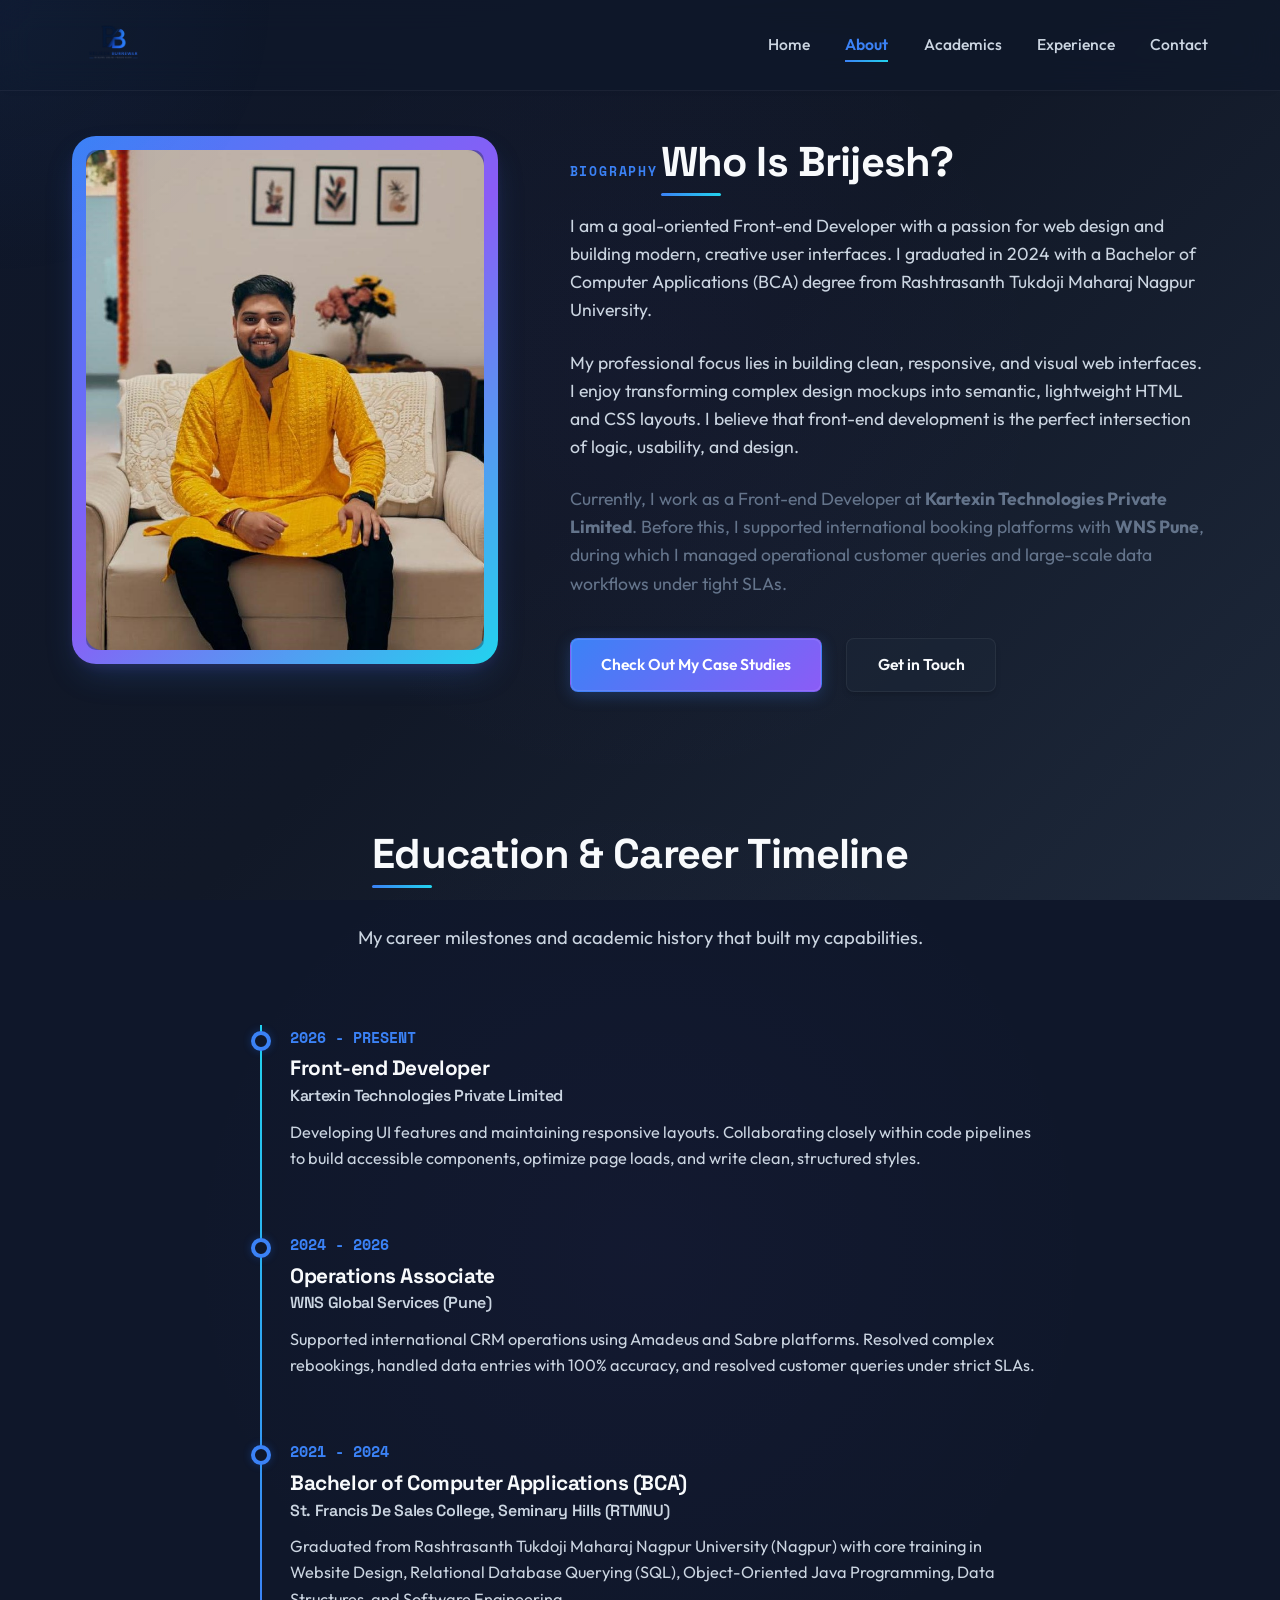
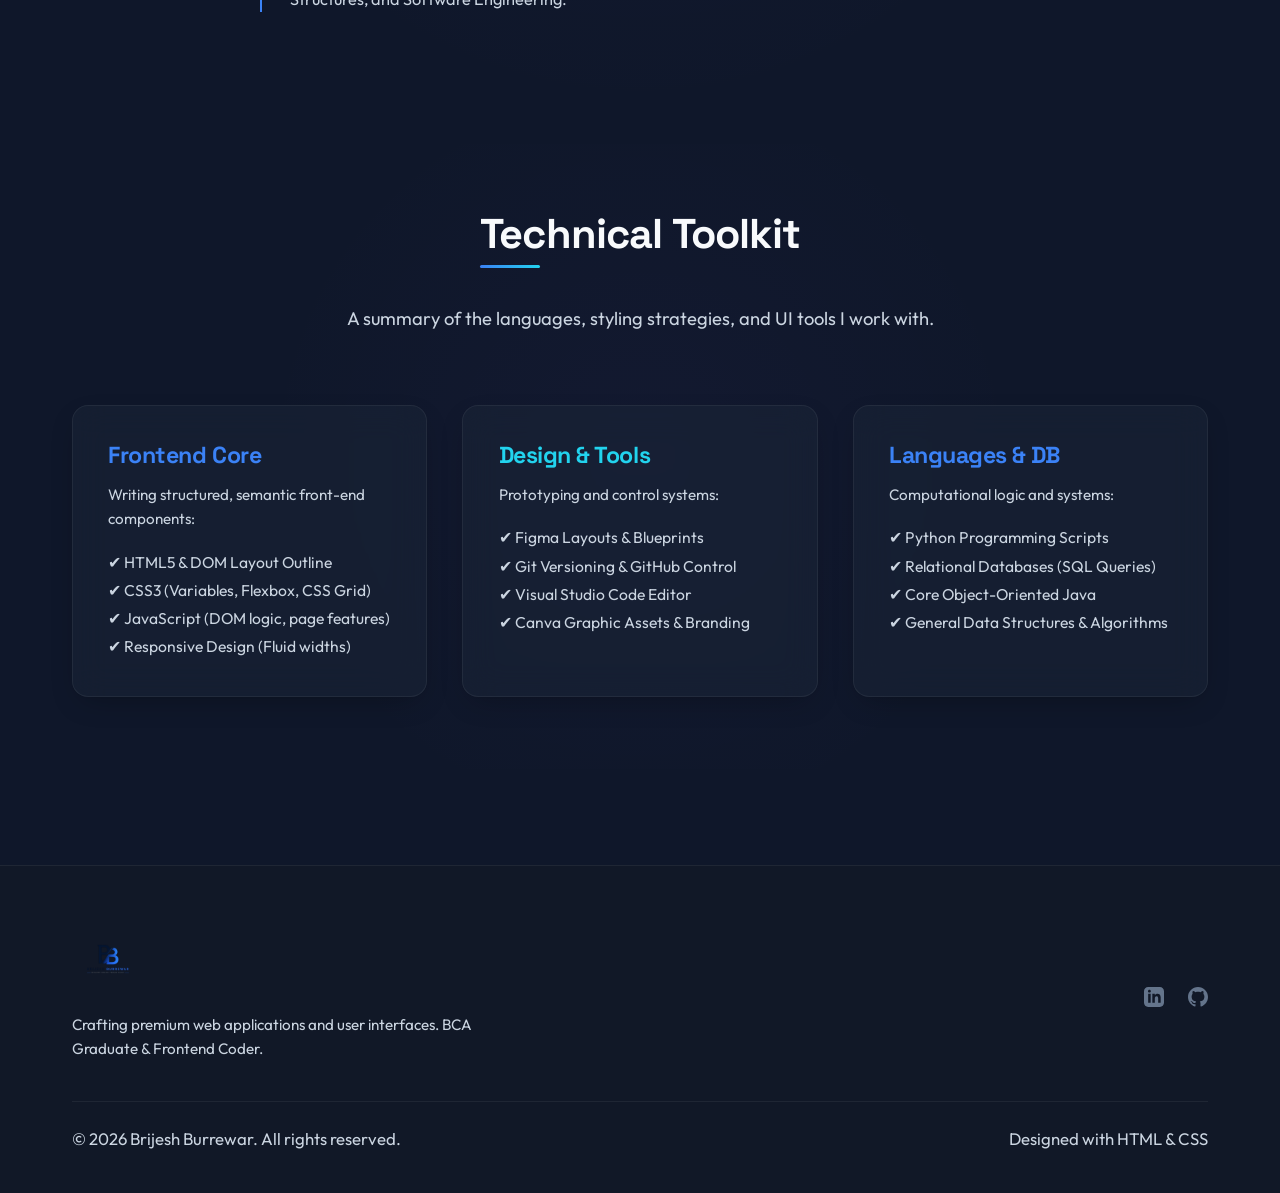
==== commit 14b2562b: "Updated Website" ====
--- a/about.html
+++ b/about.html
@@ -155,7 +155,7 @@
                     <p class="footer-desc">Crafting premium web applications and user interfaces. BCA Graduate & Frontend Coder.</p>
                 </div>
                 <div class="footer-socials">
-                    <a href="https://linkedin.com" class="social-icon" target="_blank" aria-label="LinkedIn">
+                    <a href="https://www.linkedin.com/in/brijesh-burrewar-b783b6298/" class="social-icon" target="_blank" aria-label="LinkedIn">
                         <svg width="20" height="20" fill="currentColor" viewBox="0 0 24 24"><path d="M19 0h-14c-2.761 0-5 2.239-5 5v14c0 2.761 2.239 5 5 5h14c2.762 0 5-2.239 5-5v-14c0-2.761-2.238-5-5-5zm-11 19h-3v-11h3v11zm-1.5-12.268c-.966 0-1.75-.779-1.75-1.75s.784-1.75 1.75-1.75 1.75.779 1.75 1.75-.784 1.75-1.75 1.75zm13.5 12.268h-3v-5.604c0-3.368-4-3.113-4 0v5.604h-3v-11h3v1.765c1.396-2.586 7-2.777 7 2.476v6.759z"/></svg>
                     </a>
                     <a href="https://github.com/Brijesh99-Begninner" class="social-icon" target="_blank" aria-label="GitHub">
--- a/css/style.css
+++ b/css/style.css
@@ -1,31 +1,33 @@
 @import url('https://fonts.googleapis.com/css2?family=Outfit:wght@100..900&family=Space+Grotesk:wght@300..700&family=Space+Mono:ital,wght@0,400;0,700;1,400;1,700&display=swap');
 
-/* BRAND KIT - SINGLE SOLID WARM SAND THEME */
+/* BRAND KIT - PREMIUM DARK THEME */
 :root {
-    /* Warm Sand / Silk Palette (Premium Lighter Shade, Not Plain White) */
-    --bg-primary: #F2ECE4;          /* Warm Silk Sand background */
-    --bg-secondary: #EAE3D9;        /* Slightly darker sand footer/wells */
-    --bg-card: #FAF8F5;             /* Soft Alabaster Off-white cards */
-    --bg-card-hover: #FAF5EE;       /* Warm Cream Hover */
-    --accent-primary: #1E70FE;     /* Logo Royal Blue */
-    --accent-cyan: #0F766E;        /* Deep Teal Accent */
-    --accent-glow: rgba(30, 112, 254, 0.06);
-    --accent-glow-subtle: rgba(30, 112, 254, 0.01);
+    --bg-primary: #0F172A;          /* Softer premium dark theme */
+    --bg-secondary: #111827;        /* Secondary background */
+    --bg-card: rgba(30, 41, 59, 0.45); /* Glass card background */
+    --bg-card-hover: rgba(30, 41, 59, 0.65);
     
-    --text-primary: #1F1B18;        /* Warm Stone Charcoal */
-    --text-secondary: #4E463F;      /* Stone 700 */
-    --text-muted: #7C7267;          /* Stone 500 */
+    --accent-blue: #3B82F6;         /* Accent Blue */
+    --accent-cyan: #22D3EE;         /* Accent Cyan */
+    --accent-purple: #8B5CF6;       /* Accent Purple */
+    --accent-primary: var(--accent-blue);
+    --accent-glow: rgba(59, 130, 246, 0.15);
+    --accent-glow-subtle: rgba(59, 130, 246, 0.02);
     
-    --border-color: rgba(30, 112, 254, 0.1);
-    --border-hover: rgba(30, 112, 254, 0.35);
-    --glass-bg: rgba(250, 248, 245, 0.85);
-    --glass-border: rgba(30, 112, 254, 0.05);
+    --text-primary: #F8FAFC;        /* Slate-50 */
+    --text-secondary: #CBD5E1;      /* Slate-300 */
+    --text-muted: #64748B;          /* Slate-500 */
     
-    --shadow-subtle: 0 4px 6px -1px rgba(0, 0, 0, 0.01), 0 2px 4px -2px rgba(0, 0, 0, 0.01);
-    --shadow-card: 0 10px 35px -12px rgba(30, 112, 254, 0.05), 0 1px 3px rgba(0, 0, 0, 0.01);
-    --shadow-hover: 0 20px 40px -15px rgba(30, 112, 254, 0.12), 0 0 15px rgba(30, 112, 254, 0.02);
+    --border-color: rgba(255, 255, 255, 0.06);
+    --border-hover: rgba(255, 255, 255, 0.15);
+    --glass-bg: rgba(15, 23, 42, 0.65);
+    --glass-border: rgba(255, 255, 255, 0.05);
     
-    /* Premium Font Stack Pair - Technical & Geometric */
+    --shadow-subtle: 0 4px 6px -1px rgba(0, 0, 0, 0.1), 0 2px 4px -2px rgba(0, 0, 0, 0.1);
+    --shadow-card: 0 10px 30px -10px rgba(0, 0, 0, 0.3), 0 1px 3px rgba(0, 0, 0, 0.05);
+    --shadow-hover: 0 20px 40px -15px rgba(59, 130, 246, 0.15), 0 0 20px rgba(59, 130, 246, 0.05);
+    
+    /* Font Stack */
     --font-heading: 'Space Grotesk', sans-serif;
     --font-body: 'Outfit', sans-serif;
     --font-mono: 'Space Mono', monospace;
@@ -49,7 +51,6 @@
     color: var(--text-secondary);
     font-family: var(--font-body);
     
-    /* Font smoothing configurations */
     -webkit-font-smoothing: antialiased;
     -moz-osx-font-smoothing: grayscale;
     text-rendering: optimizeLegibility;
@@ -58,9 +59,8 @@
 body {
     overflow-x: hidden;
     min-height: 100vh;
-    background-image: 
-        radial-gradient(circle at 10% 20%, rgba(30, 112, 254, 0.02) 0%, transparent 45%),
-        radial-gradient(circle at 90% 80%, rgba(15, 118, 110, 0.02) 0%, transparent 45%);
+    background-color: var(--bg-primary);
+    background-image: linear-gradient(135deg, #0F172A 0%, #111827 50%, #1E293B 100%);
     background-attachment: fixed;
     line-height: 1.6;
 }
@@ -70,15 +70,15 @@
     width: 10px;
 }
 ::-webkit-scrollbar-track {
-    background: var(--bg-primary);
+    background: var(--bg-secondary);
 }
 ::-webkit-scrollbar-thumb {
-    background: #cbd5e1;
-    border: 2px solid var(--bg-primary);
+    background: #334155;
+    border: 2px solid var(--bg-secondary);
     border-radius: 8px;
 }
 ::-webkit-scrollbar-thumb:hover {
-    background: var(--accent-primary);
+    background: var(--accent-blue);
 }
 
 /* TYPOGRAPHY */
@@ -367,22 +367,48 @@
     font-size: 0.98rem;
     cursor: pointer;
     transition: var(--transition-normal);
+    position: relative;
+    overflow: hidden;
+    z-index: 1;
 }
 
 .btn-primary {
-    background: linear-gradient(135deg, var(--accent-primary), rgba(30, 112, 254, 0.9));
+    background: linear-gradient(135deg, var(--accent-blue), var(--accent-purple));
     color: #ffffff;
     border: 1px solid transparent;
-    box-shadow: 0 4px 15px rgba(30, 112, 254, 0.2);
+    box-shadow: 0 4px 15px rgba(59, 130, 246, 0.25), 0 0 0 1px rgba(255, 255, 255, 0.1) inset;
 }
 
 .btn-primary:hover {
     transform: translateY(-2px);
-    box-shadow: 0 6px 20px rgba(30, 112, 254, 0.35);
+    box-shadow: 0 6px 25px rgba(59, 130, 246, 0.45), 0 0 15px rgba(139, 92, 246, 0.25);
+}
+
+/* Button glow/ripple/shine effect */
+.btn::before {
+    content: '';
+    position: absolute;
+    top: 0;
+    left: -100%;
+    width: 100%;
+    height: 100%;
+    background: linear-gradient(
+        90deg,
+        transparent,
+        rgba(255, 255, 255, 0.15),
+        transparent
+    );
+    transition: none;
+    z-index: -1;
+}
+
+.btn:hover::before {
+    left: 100%;
+    transition: left 0.75s ease;
 }
 
 .btn-secondary {
-    background: var(--bg-secondary);
+    background: var(--bg-card);
     color: var(--text-primary);
     border: 1px solid var(--border-color);
     box-shadow: var(--shadow-subtle);
@@ -390,21 +416,23 @@
 
 .btn-secondary:hover {
     background: var(--bg-card-hover);
-    border-color: var(--accent-primary);
+    border-color: var(--accent-blue);
     transform: translateY(-2px);
-    box-shadow: 0 4px 12px rgba(30, 112, 254, 0.08);
+    box-shadow: 0 4px 15px rgba(59, 130, 246, 0.1);
 }
 
 /* CARDS */
 .card {
     background: var(--bg-card);
+    backdrop-filter: blur(16px);
+    -webkit-backdrop-filter: blur(16px);
     border: 1px solid var(--border-color);
     border-radius: 16px;
     padding: 2.2rem;
     position: relative;
     overflow: hidden;
     box-shadow: var(--shadow-card);
-    transition: var(--transition-slow), border var(--transition-normal), background-color var(--transition-normal);
+    transition: transform var(--transition-slow), border-color var(--transition-normal), box-shadow var(--transition-slow);
 }
 
 .card:hover {
@@ -603,33 +631,45 @@
 .about-img-wrapper {
     position: relative;
     border-radius: 24px;
-    overflow: hidden;
-    border: 1px solid var(--border-color);
-    box-shadow: var(--shadow-card);
+    padding: 12px;
+    background-image: linear-gradient(rgba(30, 41, 59, 0.4), rgba(30, 41, 59, 0.4)), 
+                      linear-gradient(135deg, var(--accent-blue), var(--accent-purple), var(--accent-cyan));
+    background-origin: border-box;
+    background-clip: content-box, border-box;
+    border: 2px solid transparent;
+    backdrop-filter: blur(16px);
+    -webkit-backdrop-filter: blur(16px);
+    box-shadow: 0 15px 35px -10px rgba(59, 130, 246, 0.25),
+                0 5px 15px -5px rgba(139, 92, 246, 0.2);
     
-    /* Continuous float bobbing animation */
+    /* Gentle floating animation */
     animation: floatPic 6s ease-in-out infinite;
-    transition: var(--transition-slow), border var(--transition-normal);
+    transition: transform 0.5s cubic-bezier(0.25, 1, 0.5, 1), box-shadow 0.5s ease;
+    transform-style: preserve-3d;
+    overflow: visible; /* allows glowing outline space */
 }
 
 @keyframes floatPic {
     0% { transform: translateY(0); }
-    50% { transform: translateY(-8px); }
+    50% { transform: translateY(-10px); }
     100% { transform: translateY(0); }
 }
 
 .about-img-wrapper:hover {
     animation-play-state: paused;
-    transform: translateY(-12px) scale(1.03);
-    border-color: var(--accent-primary);
-    box-shadow: 0 25px 50px -10px rgba(30, 112, 254, 0.22);
+    /* Transformation and shadow will be dynamically updated by 3D tilt JS on mousemove */
 }
 
 .about-img {
     width: 100%;
     height: auto;
     display: block;
-    transition: var(--transition-slow);
+    border-radius: 16px;
+    transition: transform 0.5s cubic-bezier(0.25, 1, 0.5, 1);
+}
+
+.about-img-wrapper:hover .about-img {
+    transform: scale(1.04);
 }
 
 .about-content h3 {
@@ -1070,27 +1110,35 @@
 .form-input {
     width: 100%;
     padding: 1.1rem;
-    background: var(--bg-primary);
-    border: 1px solid var(--border-color);
+    background: #1E293B;
+    border: 1px solid rgba(255, 255, 255, 0.12);
     border-radius: 8px;
-    color: var(--text-primary);
+    color: #F8FAFC;
     font-family: var(--font-body);
     font-size: 1rem;
-    transition: var(--transition-normal);
+    transition: border-color 0.3s ease, box-shadow 0.3s ease;
+}
+
+.form-input::placeholder {
+    color: rgba(248, 250, 252, 0.55);
+}
+
+.form-input:hover {
+    border-color: rgba(255, 255, 255, 0.22);
 }
 
 .form-input:focus {
     outline: none;
-    border-color: var(--accent-primary);
-    box-shadow: 0 0 12px rgba(30, 112, 254, 0.12);
-    background: #ffffff;
+    border-color: #3B82F6;
+    box-shadow: 0 0 12px rgba(59, 130, 246, 0.25);
+    background: #1E293B;
 }
 
 .form-label {
     position: absolute;
     left: 1.1rem;
     top: 1.1rem;
-    color: var(--text-muted);
+    color: rgba(248, 250, 252, 0.55);
     pointer-events: none;
     transition: var(--transition-normal);
 }
@@ -1100,9 +1148,9 @@
     top: -0.65rem;
     left: 0.8rem;
     font-size: 0.82rem;
-    background: var(--bg-primary);
+    background: #111827;
     padding: 0 0.4rem;
-    color: var(--accent-primary);
+    color: #3B82F6;
     font-weight: 700;
 }
 
@@ -1307,8 +1355,174 @@
     }
 }
 
-/* ANIMATIONS */
+/* ANIMATIONS & TRANSITIONS */
 @keyframes fadeIn {
     from { opacity: 0; transform: translateY(10px); }
     to { opacity: 1; transform: translateY(0); }
 }
+
+/* PREMIUM BACKGROUND LAYERS */
+.bg-grid-pattern {
+    position: fixed;
+    inset: 0;
+    pointer-events: none;
+    z-index: -2;
+    background-image: radial-gradient(rgba(255, 255, 255, 0.04) 1px, transparent 1px);
+    background-size: 24px 24px;
+    opacity: 0.8;
+}
+
+.bg-noise-overlay {
+    position: fixed;
+    inset: 0;
+    pointer-events: none;
+    z-index: -1;
+    background-image: url("data:image/svg+xml,%3Csvg viewBox='0 0 200 200' xmlns='http://www.w3.org/2000/svg'%3E%3Cfilter id='noise'%3E%3CfeTurbulence type='fractalNoise' baseFrequency='0.8' numOctaves='3' stitchTiles='stitch'/%3E%3C/filter%3E%3Crect width='100%25' height='100%25' filter='url(%23noise)' opacity='0.015'/%3E%3C/svg%3E");
+}
+
+.bg-blobs-container {
+    position: fixed;
+    inset: 0;
+    pointer-events: none;
+    z-index: -3;
+    overflow: hidden;
+}
+
+.bg-blob {
+    position: absolute;
+    width: 45vw;
+    height: 45vw;
+    border-radius: 50%;
+    filter: blur(120px);
+    opacity: 0.15;
+    mix-blend-mode: screen;
+    animation: driftBlob 25s ease-in-out infinite alternate;
+}
+
+.blob-blue {
+    background: radial-gradient(circle, var(--accent-blue) 0%, transparent 80%);
+    top: -10%;
+    left: -10%;
+    animation-duration: 28s;
+}
+
+.blob-purple {
+    background: radial-gradient(circle, var(--accent-purple) 0%, transparent 80%);
+    bottom: -10%;
+    right: -10%;
+    animation-duration: 32s;
+}
+
+.blob-cyan {
+    background: radial-gradient(circle, var(--accent-cyan) 0%, transparent 80%);
+    top: 40%;
+    left: 50%;
+    animation-duration: 24s;
+}
+
+@keyframes driftBlob {
+    0% {
+        transform: translate(0, 0) scale(1);
+    }
+    50% {
+        transform: translate(8%, -6%) scale(1.1);
+    }
+    100% {
+        transform: translate(-5%, 8%) scale(0.95);
+    }
+}
+
+.cursor-spotlight {
+    position: fixed;
+    inset: 0;
+    pointer-events: none;
+    z-index: 9999;
+    background: radial-gradient(circle 350px at var(--mouse-x, 0px) var(--mouse-y, 0px), rgba(59, 130, 246, 0.05), transparent 80%);
+}
+
+/* SECTION TRANSITION RADIAL GLOWS */
+.section::before {
+    content: '';
+    position: absolute;
+    top: 0;
+    left: 50%;
+    transform: translateX(-50%);
+    width: 80%;
+    height: 100%;
+    background: radial-gradient(circle at center, rgba(139, 92, 246, 0.03) 0%, transparent 70%);
+    pointer-events: none;
+    z-index: -1;
+}
+
+/* SCROLL REVEALS */
+.reveal {
+    opacity: 0;
+    transform: translateY(30px);
+    transition: opacity 0.8s cubic-bezier(0.16, 1, 0.3, 1), transform 0.8s cubic-bezier(0.16, 1, 0.3, 1);
+}
+
+.reveal.reveal-active {
+    opacity: 1;
+    transform: translateY(0);
+}
+
+.reveal-text {
+    opacity: 0;
+    transform: translateY(20px);
+    transition: opacity 0.6s cubic-bezier(0.16, 1, 0.3, 1), transform 0.6s cubic-bezier(0.16, 1, 0.3, 1);
+}
+
+.reveal-text.reveal-active {
+    opacity: 1;
+    transform: translateY(0);
+}
+
+.reveal-delay-1 { transition-delay: 0.1s; }
+.reveal-delay-2 { transition-delay: 0.2s; }
+.reveal-delay-3 { transition-delay: 0.3s; }
+.reveal-delay-4 { transition-delay: 0.4s; }
+
+/* HERO FLOATING PARTICLES CANVAS */
+.hero-particles-canvas {
+    position: absolute;
+    top: 0;
+    left: 0;
+    width: 100%;
+    height: 100%;
+    pointer-events: none;
+    z-index: 0;
+}
+
+/* ACCESSIBILITY: REDUCED MOTION OVERRIDES */
+@media (prefers-reduced-motion: reduce) {
+    *, ::before, ::after {
+        animation-delay: -1ms !important;
+        animation-duration: 1ms !important;
+        animation-iteration-count: 1 !important;
+        background-attachment: initial !important;
+        scroll-behavior: auto !important;
+        transition-duration: 0s !important;
+        transition-delay: 0s !important;
+    }
+    .reveal, .reveal-text {
+        opacity: 1 !important;
+        transform: none !important;
+        transition: none !important;
+    }
+    .about-img-wrapper {
+        animation: none !important;
+        transform: none !important;
+        box-shadow: 0 15px 35px -10px rgba(59, 130, 246, 0.25) !important;
+    }
+    .bg-blob {
+        animation: none !important;
+        display: none !important;
+    }
+    .floating-code-char {
+        animation: none !important;
+        display: none !important;
+    }
+    .btn::before {
+        display: none !important;
+    }
+}
